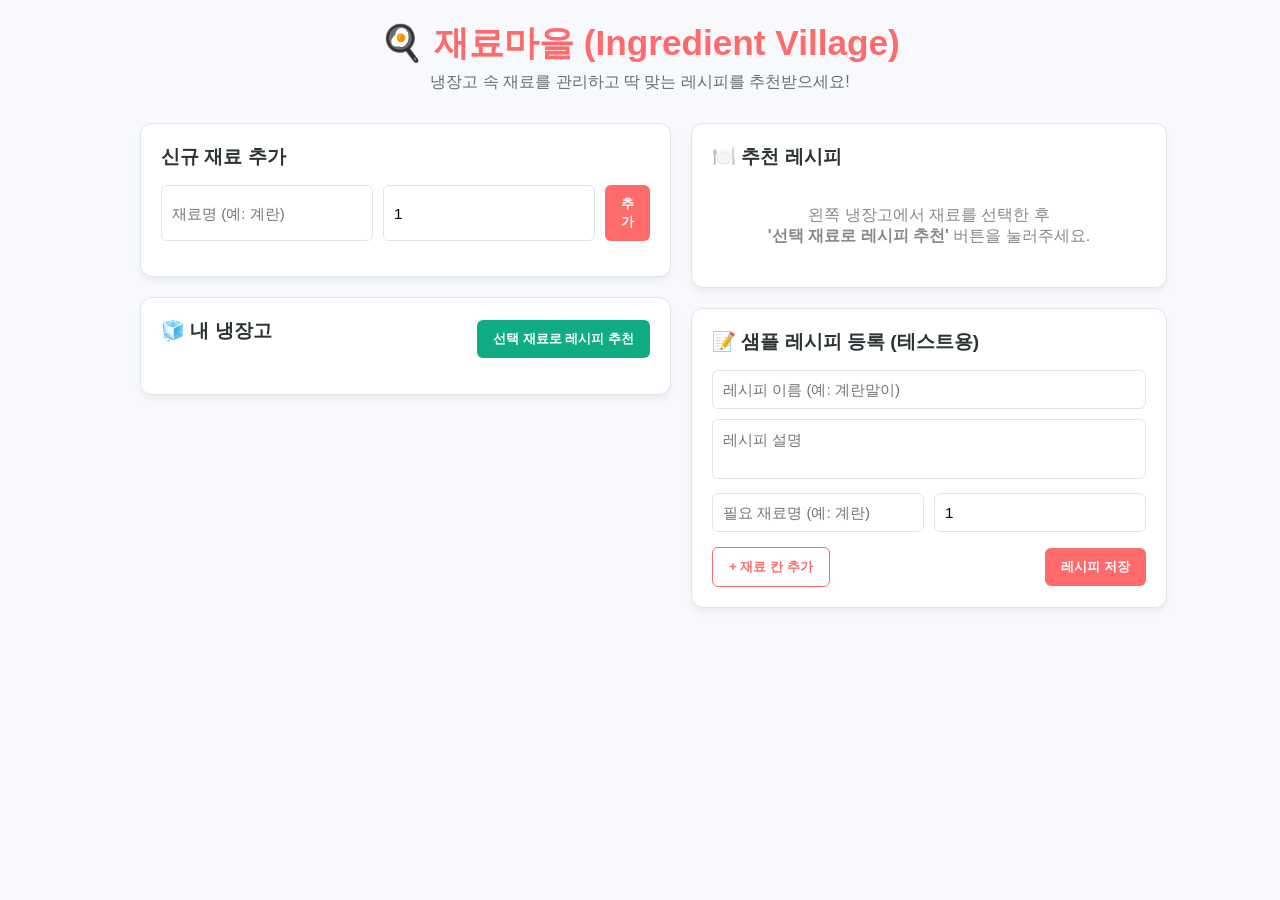
==== src/main/resources/static/index.html @ ab3d2ee4 "2026.08.07 기본 프론트 및 백엔드" ====
<!DOCTYPE html>
<html lang="ko">
<head>
    <meta charset="UTF-8">
    <meta name="viewport" content="width=device-width, initial-scale=1.0">
    <title>재료마을 (Ingredient Village)</title>
    <!-- 외부 CSS 스타일시트 연동 -->
    <link rel="stylesheet" href="style.css">
</head>
<body>

<div class="container">
    <header>
        <h1>🍳 재료마을 (Ingredient Village)</h1>
        <p>냉장고 속 재료를 관리하고 딱 맞는 레시피를 추천받으세요!</p>
    </header>

    <div class="grid">
        <!-- 왼쪽: 냉장고 재료 관리 -->
        <section>
            <div class="card">
                <h2>신규 재료 추가</h2>
                <form id="add-ingredient-form" class="form-group">
                    <input type="text" id="ing-name" placeholder="재료명 (예: 계란)" required>
                    <input type="number" id="ing-qty" placeholder="수량" min="1" value="1" required>
                    <button type="submit">추가</button>
                </form>
            </div>

            <div class="card">
                <div class="flex-between" style="margin-bottom: 15px;">
                    <h2>🧊 내 냉장고</h2>
                    <button class="btn-secondary" onclick="recommendRecipes()">선택 재료로 레시피 추천</button>
                </div>
                <ul id="fridge-list" class="ingredient-list">
                    <!-- 자바스크립트로 동적 생성 -->
                </ul>
            </div>
        </section>

        <!-- 오른쪽: 레시피 추천 및 등록 -->
        <section>
            <div class="card">
                <h2>🍽️ 추천 레시피</h2>
                <div id="recipe-list" class="recipe-list">
                    <p style="color: #888; text-align: center; padding: 20px;">
                        왼쪽 냉장고에서 재료를 선택한 후 <br><b>'선택 재료로 레시피 추천'</b> 버튼을 눌러주세요.
                    </p>
                </div>
            </div>

            <div class="card">
                <h2>📝 샘플 레시피 등록 (테스트용)</h2>
                <form id="add-recipe-form">
                    <div style="margin-bottom: 10px;">
                        <input type="text" id="rec-name" placeholder="레시피 이름 (예: 계란말이)" style="width: 100%;" required>
                    </div>
                    <div style="margin-bottom: 10px;">
                        <textarea id="rec-desc" placeholder="레시피 설명" style="width: 100%; height: 60px; resize: none;" required></textarea>
                    </div>
                    <div id="recipe-ing-inputs">
                        <div class="form-group">
                            <input type="text" placeholder="필요 재료명 (예: 계란)" class="rec-ing-name" required>
                            <input type="number" placeholder="필요 수량" class="rec-ing-qty" min="1" value="1" required>
                        </div>
                    </div>
                    <div class="flex-between">
                        <button type="button" class="btn-outline" onclick="addRecipeIngredientInput()">+ 재료 칸 추가</button>
                        <button type="submit">레시피 저장</button>
                    </div>
                </form>
            </div>
        </section>
    </div>
</div>

<script>
    const API_BASE = '/api/kitchen';

    // 페이지 로드 시 냉장고 목록 조회
    document.addEventListener('DOMContentLoaded', fetchFridgeIngredients);

    // 1. 냉장고 재료 목록 조회 (GET /api/kitchen/ingredients)
    async function fetchFridgeIngredients() {
        try {
            const res = await fetch(`${API_BASE}/ingredients`);
            const data = await res.json();
            const listEl = document.getElementById('fridge-list');
            listEl.innerHTML = '';

            if (data.length === 0) {
                listEl.innerHTML = '<li style="text-align: center; color: #888; padding: 10px;">냉장고가 비어있습니다.</li>';
                return;
            }

            data.forEach(item => {
                const li = document.createElement('li');
                li.className = 'ingredient-item';
                li.innerHTML = `
                    <div class="ingredient-info">
                        <input type="checkbox" value="${item.name}" id="chk-${item.id}">
                        <label for="chk-${item.id}"><strong>${item.name}</strong></label>
                    </div>
                    <span class="badge">수량: ${item.quantity}</span>
                `;
                listEl.appendChild(li);
            });
        } catch (err) {
            console.error('냉장고 조회 실패:', err);
        }
    }

    // 2. 냉장고 재료 추가 (POST /api/kitchen/ingredients)
    document.getElementById('add-ingredient-form').addEventListener('submit', async (e) => {
        e.preventDefault();
        const name = document.getElementById('ing-name').value;
        const quantity = parseInt(document.getElementById('ing-qty').value);

        try {
            const res = await fetch(`${API_BASE}/ingredients`, {
                method: 'POST',
                headers: { 'Content-Type': 'application/json' },
                body: JSON.stringify({ name, quantity })
            });

            if (res.ok) {
                document.getElementById('ing-name').value = '';
                document.getElementById('ing-qty').value = '1';
                fetchFridgeIngredients();
            }
        } catch (err) {
            console.error('재료 추가 실패:', err);
        }
    });

    // 3. 선택한 재료로 레시피 추천 (POST /api/kitchen/recipes/recommend)
    async function recommendRecipes() {
        const checkboxes = document.querySelectorAll('#fridge-list input[type="checkbox"]:checked');
        const selectedIngredients = Array.from(checkboxes).map(cb => cb.value);

        if (selectedIngredients.length === 0) {
            alert('추천을 받고 싶은 재료를 최소 하나 이상 선택해 주세요.');
            return;
        }

        try {
            const res = await fetch(`${API_BASE}/recipes/recommend`, {
                method: 'POST',
                headers: { 'Content-Type': 'application/json' },
                body: JSON.stringify(selectedIngredients)
            });
            const recipes = await res.json();
            const container = document.getElementById('recipe-list');
            container.innerHTML = '';

            if (recipes.length === 0) {
                container.innerHTML = '<p style="color: #888; text-align: center; padding: 20px;">선택한 재료로 만들 수 있는 레시피가 없습니다.</p>';
                return;
            }

            recipes.forEach(recipe => {
                const ingText = recipe.recipeIngredients
                    ? recipe.recipeIngredients.map(ri => `${ri.name} ${ri.requiredQuantity}개`).join(', ')
                    : '';

                const card = document.createElement('div');
                card.className = 'recipe-card';
                card.innerHTML = `
                    <h3>${recipe.name}</h3>
                    <p>${recipe.description}</p>
                    <div class="recipe-ingredients"><strong>필요 재료:</strong> ${ingText}</div>
                    <div class="recipe-actions">
                        <button onclick="useRecipe(${recipe.id})">요리하기 (재료 차감)</button>
                    </div>
                `;
                container.appendChild(card);
            });
        } catch (err) {
            console.error('레시피 추천 실패:', err);
        }
    }

    // 4. 레시피 사용/요리하기 (POST /api/kitchen/recipes/{recipeId}/use)
    async function useRecipe(recipeId) {
        try {
            const res = await fetch(`${API_BASE}/recipes/${recipeId}/use`, {
                method: 'POST'
            });
            const message = await res.text();
            alert(message);

            // 상태 업데이트
            fetchFridgeIngredients();
            document.getElementById('recipe-list').innerHTML = `
                <p style="color: #888; text-align: center; padding: 20px;">
                    요리가 완료되었습니다! <br>재료가 차감되었으니 재료를 다시 선택 후 추천받으세요.
                </p>`;
        } catch (err) {
            console.error('레시피 사용 실패:', err);
        }
    }

    // 5. 샘플 레시피 입력폼 항목 추가 버튼
    function addRecipeIngredientInput() {
        const container = document.getElementById('recipe-ing-inputs');
        const div = document.createElement('div');
        div.className = 'form-group';
        div.innerHTML = `
            <input type="text" placeholder="필요 재료명" class="rec-ing-name" required>
            <input type="number" placeholder="필요 수량" class="rec-ing-qty" min="1" value="1" required>
        `;
        container.appendChild(div);
    }

    // 6. 샘플 레시피 등록 (POST /api/kitchen/recipes)
    document.getElementById('add-recipe-form').addEventListener('submit', async (e) => {
        e.preventDefault();

        const name = document.getElementById('rec-name').value;
        const description = document.getElementById('rec-desc').value;

        const nameInputs = document.querySelectorAll('.rec-ing-name');
        const qtyInputs = document.querySelectorAll('.rec-ing-qty');

        const recipeIngredients = [];
        nameInputs.forEach((input, index) => {
            if (input.value.trim() !== '') {
                recipeIngredients.push({
                    name: input.value,
                    requiredQuantity: parseInt(qtyInputs[index].value)
                });
            }
        });

        const payload = {
            name: name,
            description: description,
            recipeIngredients: recipeIngredients
        };

        try {
            const res = await fetch(`${API_BASE}/recipes`, {
                method: 'POST',
                headers: { 'Content-Type': 'application/json' },
                body: JSON.stringify(payload)
            });

            if (res.ok) {
                alert('레시피가 등록되었습니다.');
                document.getElementById('add-recipe-form').reset();
                document.getElementById('recipe-ing-inputs').innerHTML = `
                    <div class="form-group">
                        <input type="text" placeholder="필요 재료명 (예: 계란)" class="rec-ing-name" required>
                        <input type="number" placeholder="필요 수량" class="rec-ing-qty" min="1" value="1" required>
                    </div>
                `;
            }
        } catch (err) {
            console.error('레시피 등록 실패:', err);
        }
    });
</script>
</body>
</html>
---- src/main/resources/static/style.css ----
@charset "UTF-8";

:root {
    --bg-color: #f7f9fc;
    --card-bg: #ffffff;
    --primary-color: #ff6b6b;
    --primary-hover: #ee5253;
    --secondary-color: #48dbfb;
    --text-color: #2d3436;
    --border-color: #dfe6e9;
}

* {
    box-sizing: border-box;
    margin: 0;
    padding: 0;
    font-family: 'Pretendard', -apple-system, BlinkMacSystemFont, "Segoe UI", Roboto, sans-serif;
}

body {
    background-color: var(--bg-color);
    color: var(--text-color);
    padding: 20px;
}

.container {
    max-width: 1000px;
    margin: 0 auto;
}

header {
    text-align: center;
    margin-bottom: 30px;
}

header h1 {
    color: var(--primary-color);
    font-size: 2.2rem;
    margin-bottom: 5px;
}

header p {
    color: #636e72;
    font-size: 1rem;
}

.grid {
    display: grid;
    grid-template-columns: 1fr 1fr;
    gap: 20px;
}

@media (max-width: 768px) {
    .grid {
        grid-template-columns: 1fr;
    }
}

.card {
    background: var(--card-bg);
    border-radius: 12px;
    padding: 20px;
    box-shadow: 0 4px 6px rgba(0, 0, 0, 0.05);
    border: 1px solid var(--border-color);
    margin-bottom: 20px;
}

.card h2 {
    font-size: 1.2rem;
    margin-bottom: 15px;
    display: flex;
    justify-content: space-between;
    align-items: center;
}

.form-group {
    display: flex;
    gap: 10px;
    margin-bottom: 15px;
}

input[type="text"],
input[type="number"],
textarea {
    padding: 10px;
    border: 1px solid var(--border-color);
    border-radius: 6px;
    outline: none;
    font-size: 0.95rem;
}

input[type="text"]:focus,
input[type="number"]:focus,
textarea:focus {
    border-color: var(--primary-color);
}

.form-group input[type="text"] {
    flex: 2;
}

.form-group input[type="number"] {
    flex: 1;
}

button {
    padding: 10px 16px;
    background-color: var(--primary-color);
    color: white;
    border: none;
    border-radius: 6px;
    cursor: pointer;
    font-weight: bold;
    transition: background 0.2s;
}

button:hover {
    background-color: var(--primary-hover);
}

button.btn-secondary {
    background-color: #10ac84;
}

button.btn-secondary:hover {
    background-color: #0e9aa7;
}

button.btn-outline {
    background-color: transparent;
    color: var(--primary-color);
    border: 1px solid var(--primary-color);
}

button.btn-outline:hover {
    background-color: var(--primary-color);
    color: white;
}

.ingredient-list,
.recipe-list {
    list-style: none;
}

.ingredient-item {
    display: flex;
    align-items: center;
    justify-content: space-between;
    padding: 10px;
    border-bottom: 1px solid var(--border-color);
}

.ingredient-item:last-child {
    border-bottom: none;
}

.ingredient-info {
    display: flex;
    align-items: center;
    gap: 10px;
}

.ingredient-info input[type="checkbox"] {
    width: 18px;
    height: 18px;
    cursor: pointer;
}

.badge {
    background-color: #c8d6e5;
    color: #222f3e;
    padding: 3px 8px;
    border-radius: 12px;
    font-size: 0.8rem;
}

.recipe-card {
    border: 1px solid var(--border-color);
    border-radius: 8px;
    padding: 15px;
    margin-bottom: 12px;
    background-color: #fafafa;
}

.recipe-card h3 {
    font-size: 1.1rem;
    margin-bottom: 6px;
    color: #333;
}

.recipe-card p {
    font-size: 0.9rem;
    color: #666;
    margin-bottom: 10px;
}

.recipe-ingredients {
    font-size: 0.85rem;
    color: #888;
    margin-bottom: 10px;
}

.recipe-actions {
    text-align: right;
}

.flex-between {
    display: flex;
    justify-content: space-between;
    align-items: center;
}
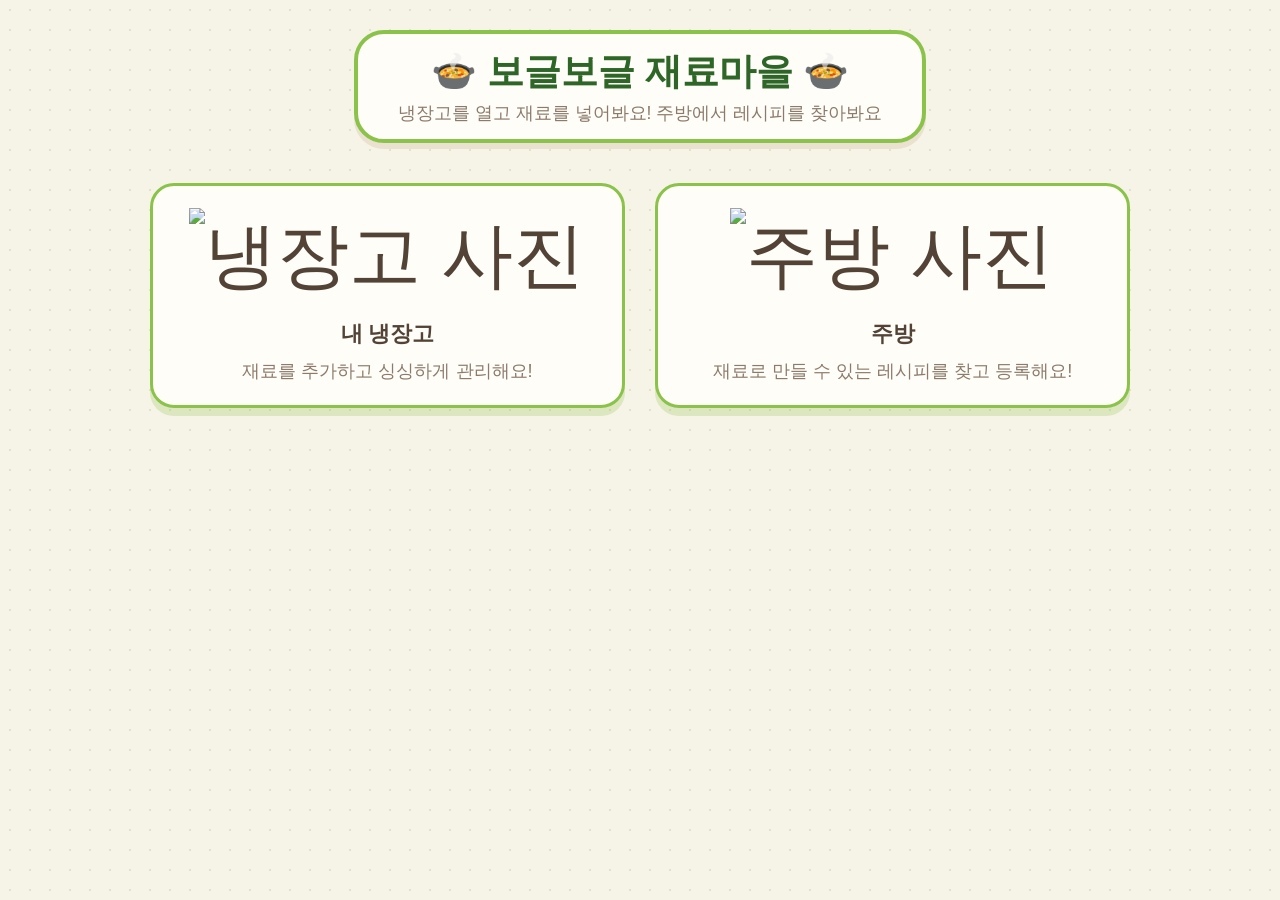
==== commit aac22c39: "레시피 요리를 선택할때, 부족한 재료가 있으면 부족한 재료 이름과 수량을 반환하면서 요리를 할 수 없다고 알림." ====
--- a/src/main/resources/static/index.html
+++ b/src/main/resources/static/index.html
@@ -3,110 +3,195 @@
 <head>
     <meta charset="UTF-8">
     <meta name="viewport" content="width=device-width, initial-scale=1.0">
-    <title>재료마을 (Ingredient Village)</title>
-    <!-- 외부 CSS 스타일시트 연동 -->
+    <title>보글보글 재료마을</title>
+    <!-- 구글 폰트 적용 -->
     <link rel="stylesheet" href="style.css">
 </head>
 <body>
 
 <div class="container">
-    <header>
-        <h1>🍳 재료마을 (Ingredient Village)</h1>
-        <p>냉장고 속 재료를 관리하고 딱 맞는 레시피를 추천받으세요!</p>
-    </header>
-
-    <div class="grid">
-        <!-- 왼쪽: 냉장고 재료 관리 -->
-        <section>
-            <div class="card">
-                <h2>신규 재료 추가</h2>
-                <form id="add-ingredient-form" class="form-group">
-                    <input type="text" id="ing-name" placeholder="재료명 (예: 계란)" required>
-                    <input type="number" id="ing-qty" placeholder="수량" min="1" value="1" required>
-                    <button type="submit">추가</button>
-                </form>
+    <!-- GNB 상단 바 (홈 화면이 아닐 때 표시) -->
+    <nav id="top-nav" class="top-nav hidden">
+        <button class="btn-outline" onclick="showPage('home')">← 마을로 돌아가기</button>
+        <span id="nav-title" class="nav-title"></span>
+    </nav>
+
+    <!-- ================= 1. 홈 화면 (마을) ================= -->
+    <main id="page-home" class="page-view">
+        <header class="ac-header">
+            <div class="ac-title-box">
+                <h1>🍲 보글보글 재료마을 🍲 </h1>
+                <p>냉장고를 열고 재료를 넣어봐요! 주방에서 레시피를 찾아봐요</p>
             </div>
-
-            <div class="card">
-                <div class="flex-between" style="margin-bottom: 15px;">
-                    <h2>🧊 내 냉장고</h2>
-                    <button class="btn-secondary" onclick="recommendRecipes()">선택 재료로 레시피 추천</button>
+        </header>
+
+        <div class="home-menu-grid">
+            <!-- 냉장고 카드 -->
+            <div class="ac-card home-card" onclick="showPage('fridge')">
+                <div class="home-card-icon"><img src="img/냉장고.png" alt="냉장고 사진 "></div>
+                <h2>내 냉장고</h2>
+                <p>재료를 추가하고 싱싱하게 관리해요!</p>
+            </div>
+
+            <!-- 주방 카드 -->
+            <div class="ac-card home-card" onclick="showPage('kitchen')">
+                <div class="home-card-icon"><img src="img/주방.png" alt="주방 사진 "></div>
+                <h2>주방</h2>
+                <p>재료로 만들 수 있는 레시피를 찾고 등록해요!</p>
+            </div>
+        </div>
+    </main>
+
+    <!-- ================= 2. 냉장고 화면 ================= -->
+    <main id="page-fridge" class="page-view hidden">
+        <div class="grid">
+            <section>
+                <div class="card ac-card">
+                    <h2>🌱 신규 재료 추가</h2>
+                    <form id="add-ingredient-form" class="form-group">
+                        <input type="text" id="ing-name" placeholder="재료명 (예: 계란)" required>
+                        <input type="number" id="ing-qty" placeholder="수량" min="1" value="1" required>
+                        <button type="submit" class="btn-primary">추가</button>
+                    </form>
                 </div>
-                <ul id="fridge-list" class="ingredient-list">
-                    <!-- 자바스크립트로 동적 생성 -->
-                </ul>
-            </div>
-        </section>
-
-        <!-- 오른쪽: 레시피 추천 및 등록 -->
-        <section>
-            <div class="card">
-                <h2>🍽️ 추천 레시피</h2>
-                <div id="recipe-list" class="recipe-list">
-                    <p style="color: #888; text-align: center; padding: 20px;">
-                        왼쪽 냉장고에서 재료를 선택한 후 <br><b>'선택 재료로 레시피 추천'</b> 버튼을 눌러주세요.
-                    </p>
+            </section>
+
+            <section>
+                <div class="card ac-card">
+                    <div class="card-header-box">
+                        <h2>🧊 보관 중인 재료</h2>
+                    </div>
+                    <ul id="fridge-list" class="ingredient-list">
+                        <!-- 자바스크립트로 동적 생성 -->
+                    </ul>
                 </div>
-            </div>
-
-            <div class="card">
-                <h2>📝 샘플 레시피 등록 (테스트용)</h2>
-                <form id="add-recipe-form">
-                    <div style="margin-bottom: 10px;">
-                        <input type="text" id="rec-name" placeholder="레시피 이름 (예: 계란말이)" style="width: 100%;" required>
-                    </div>
-                    <div style="margin-bottom: 10px;">
-                        <textarea id="rec-desc" placeholder="레시피 설명" style="width: 100%; height: 60px; resize: none;" required></textarea>
-                    </div>
-                    <div id="recipe-ing-inputs">
-                        <div class="form-group">
-                            <input type="text" placeholder="필요 재료명 (예: 계란)" class="rec-ing-name" required>
-                            <input type="number" placeholder="필요 수량" class="rec-ing-qty" min="1" value="1" required>
+            </section>
+        </div>
+    </main>
+
+    <!-- ================= 3. 주방 화면 ================= -->
+    <main id="page-kitchen" class="page-view hidden">
+        <div class="grid">
+            <!-- 레시피 추천/검색 -->
+            <section>
+                <div class="card ac-card">
+                    <div class="flex-between card-header-box">
+                        <h2>🍳 레시피 추천 및 검색</h2>
+                        <button class="btn-secondary" onclick="recommendRecipes()">선택 재료로 추천받기</button>
+                    </div>
+                    <p class="guide-txt">아래 냉장고 재료 중 요리에 사용할 재료를 선택해 주세요!</p>
+
+                    <ul id="kitchen-fridge-list" class="ingredient-list" style="margin-bottom: 20px;">
+                        <!-- 주방용 재료 선택 체크박스 목록 -->
+                    </ul>
+
+                    <div id="recipe-list" class="recipe-list">
+                        <p class="empty-msg">
+                            위 목록에서 재료를 선택한 후 <br><b>'선택 재료로 추천받기'</b> 버튼을 눌러주세요. 🌿
+                        </p>
+                    </div>
+                </div>
+            </section>
+
+            <!-- 레시피 등록 -->
+            <section>
+                <div class="card ac-card">
+                    <h2>📝 레시피 등록 (테스트용)</h2>
+                    <form id="add-recipe-form">
+                        <div style="margin-bottom: 12px;">
+                            <input type="text" id="rec-name" placeholder="레시피 이름 (예: 계란말이)" style="width: 100%;" required>
                         </div>
-                    </div>
-                    <div class="flex-between">
-                        <button type="button" class="btn-outline" onclick="addRecipeIngredientInput()">+ 재료 칸 추가</button>
-                        <button type="submit">레시피 저장</button>
-                    </div>
-                </form>
-            </div>
-        </section>
-    </div>
+                        <div style="margin-bottom: 12px;">
+                            <textarea id="rec-desc" placeholder="레시피 설명" style="width: 100%; height: 70px; resize: none;" required></textarea>
+                        </div>
+                        <div id="recipe-ing-inputs">
+                            <div class="form-group">
+                                <input type="text" placeholder="필요 재료명 (예: 계란)" class="rec-ing-name" required>
+                                <input type="number" placeholder="필요 수량" class="rec-ing-qty" min="1" value="1" required>
+                            </div>
+                        </div>
+                        <div class="flex-between" style="margin-top: 10px;">
+                            <button type="button" class="btn-outline" onclick="addRecipeIngredientInput()">+ 재료 칸 추가</button>
+                            <button type="submit" class="btn-primary">레시피 저장</button>
+                        </div>
+                    </form>
+                </div>
+            </section>
+        </div>
+    </main>
 </div>
 
 <script>
     const API_BASE = '/api/kitchen';
 
-    // 페이지 로드 시 냉장고 목록 조회
-    document.addEventListener('DOMContentLoaded', fetchFridgeIngredients);
+    // 페이지 전환 로직
+    function showPage(pageName) {
+        document.querySelectorAll('.page-view').forEach(el => el.classList.add('hidden'));
+        const topNav = document.getElementById('top-nav');
+        const navTitle = document.getElementById('nav-title');
+
+        if (pageName === 'home') {
+            document.getElementById('page-home').classList.remove('hidden');
+            topNav.classList.add('hidden');
+        } else if (pageName === 'fridge') {
+            document.getElementById('page-fridge').classList.remove('hidden');
+            topNav.classList.remove('hidden');
+            navTitle.innerText = '🧊 내 냉장고';
+            fetchFridgeIngredients();
+        } else if (pageName === 'kitchen') {
+            document.getElementById('page-kitchen').classList.remove('hidden');
+            topNav.classList.remove('hidden');
+            navTitle.innerText = '🍳 주방';
+            fetchFridgeIngredients();
+        }
+    }
 
     // 1. 냉장고 재료 목록 조회 (GET /api/kitchen/ingredients)
     async function fetchFridgeIngredients() {
         try {
             const res = await fetch(`${API_BASE}/ingredients`);
             const data = await res.json();
-            const listEl = document.getElementById('fridge-list');
-            listEl.innerHTML = '';
+
+            // 냉장고 페이지 목록 갱신
+            const fridgeList = document.getElementById('fridge-list');
+            // 주방 페이지 체크박스 목록 갱신
+            const kitchenFridgeList = document.getElementById('kitchen-fridge-list');
+
+            fridgeList.innerHTML = '';
+            kitchenFridgeList.innerHTML = '';
 
             if (data.length === 0) {
-                listEl.innerHTML = '<li style="text-align: center; color: #888; padding: 10px;">냉장고가 비어있습니다.</li>';
+                const emptyMsg = '<li class="empty-msg">냉장고가 비어있습니다.</li>';
+                fridgeList.innerHTML = emptyMsg;
+                kitchenFridgeList.innerHTML = emptyMsg;
                 return;
             }
 
             data.forEach(item => {
-                const li = document.createElement('li');
-                li.className = 'ingredient-item';
-                li.innerHTML = `
+                // 냉장고 단순 수량 조회용
+                const liFridge = document.createElement('li');
+                liFridge.className = 'ingredient-item';
+                liFridge.innerHTML = `
+                    <div class="ingredient-info">
+                        <strong>🥚 ${item.name}</strong>
+                    </div>
+                    <span class="badge">수량: ${item.quantity}개</span>
+                `;
+                fridgeList.appendChild(liFridge);
+
+                // 주방 선택용 체크박스
+                const liKitchen = document.createElement('li');
+                liKitchen.className = 'ingredient-item';
+                liKitchen.innerHTML = `
                     <div class="ingredient-info">
                         <input type="checkbox" value="${item.name}" id="chk-${item.id}">
-                        <label for="chk-${item.id}"><strong>${item.name}</strong></label>
-                    </div>
-                    <span class="badge">수량: ${item.quantity}</span>
+                        <label for="chk-${item.id}"><strong>🥚 ${item.name}</strong> (보유: ${item.quantity}개)</label>
+                    </div>
                 `;
-                listEl.appendChild(li);
-            });
-        } catch (err) {
-            console.error('냉장고 조회 실패:', err);
+                kitchenFridgeList.appendChild(liKitchen);
+            });
+        } catch (err) {
+            console.error('재료 조회 실패:', err);
         }
     }
 
@@ -124,6 +209,7 @@
             });
 
             if (res.ok) {
+                alert('재료가 냉장고에 추가되었습니다!');
                 document.getElementById('ing-name').value = '';
                 document.getElementById('ing-qty').value = '1';
                 fetchFridgeIngredients();
@@ -135,7 +221,7 @@
 
     // 3. 선택한 재료로 레시피 추천 (POST /api/kitchen/recipes/recommend)
     async function recommendRecipes() {
-        const checkboxes = document.querySelectorAll('#fridge-list input[type="checkbox"]:checked');
+        const checkboxes = document.querySelectorAll('#kitchen-fridge-list input[type="checkbox"]:checked');
         const selectedIngredients = Array.from(checkboxes).map(cb => cb.value);
 
         if (selectedIngredients.length === 0) {
@@ -154,23 +240,23 @@
             container.innerHTML = '';
 
             if (recipes.length === 0) {
-                container.innerHTML = '<p style="color: #888; text-align: center; padding: 20px;">선택한 재료로 만들 수 있는 레시피가 없습니다.</p>';
+                container.innerHTML = '<p class="empty-msg">선택한 재료로 만들 수 있는 레시피가 없습니다.</p>';
                 return;
             }
 
             recipes.forEach(recipe => {
                 const ingText = recipe.recipeIngredients
-                    ? recipe.recipeIngredients.map(ri => `${ri.name} ${ri.requiredQuantity}개`).join(', ')
+                    ? recipe.recipeIngredients.map(ri => `✓ ${ri.name} ${ri.requiredQuantity}개`).join('  ')
                     : '';
 
                 const card = document.createElement('div');
                 card.className = 'recipe-card';
                 card.innerHTML = `
-                    <h3>${recipe.name}</h3>
+                    <h3>🍱 ${recipe.name}</h3>
                     <p>${recipe.description}</p>
-                    <div class="recipe-ingredients"><strong>필요 재료:</strong> ${ingText}</div>
+                    <div class="recipe-ingredients">${ingText}</div>
                     <div class="recipe-actions">
-                        <button onclick="useRecipe(${recipe.id})">요리하기 (재료 차감)</button>
+                        <button class="btn-primary" onclick="useRecipe(${recipe.id})">요리하기 (재료 차감)</button>
                     </div>
                 `;
                 container.appendChild(card);
@@ -189,18 +275,17 @@
             const message = await res.text();
             alert(message);
 
-            // 상태 업데이트
             fetchFridgeIngredients();
             document.getElementById('recipe-list').innerHTML = `
-                <p style="color: #888; text-align: center; padding: 20px;">
-                    요리가 완료되었습니다! <br>재료가 차감되었으니 재료를 다시 선택 후 추천받으세요.
+                <p class="empty-msg">
+                    요리가 완료되었습니다! 🍳<br>재료가 차감되었으니 재료를 다시 선택 후 추천받으세요.
                 </p>`;
         } catch (err) {
             console.error('레시피 사용 실패:', err);
         }
     }
 
-    // 5. 샘플 레시피 입력폼 항목 추가 버튼
+    // 5. 레시피 입력폼 항목 추가 버튼
     function addRecipeIngredientInput() {
         const container = document.getElementById('recipe-ing-inputs');
         const div = document.createElement('div');
@@ -246,7 +331,7 @@
             });
 
             if (res.ok) {
-                alert('레시피가 등록되었습니다.');
+                alert('레시피가 성공적으로 등록되었습니다!');
                 document.getElementById('add-recipe-form').reset();
                 document.getElementById('recipe-ing-inputs').innerHTML = `
                     <div class="form-group">
--- a/src/main/resources/static/style.css
+++ b/src/main/resources/static/style.css
@@ -1,140 +1,238 @@
 @charset "UTF-8";
 
 :root {
-    --bg-color: #f7f9fc;
-    --card-bg: #ffffff;
-    --primary-color: #ff6b6b;
-    --primary-hover: #ee5253;
-    --secondary-color: #48dbfb;
-    --text-color: #2d3436;
-    --border-color: #dfe6e9;
+    --bg-color: #f6f3e7;
+    --card-bg: #fffdf7;
+    --border-green: #8bc34a;
+    --border-brown: #a67c52;
+    --primary-green: #57a846;
+    --primary-hover: #488f39;
+    --text-color: #524336;
+    --sub-text: #8c7b6c;
+    --shadow-color: rgba(166, 124, 82, 0.15);
 }
 
 * {
     box-sizing: border-box;
     margin: 0;
     padding: 0;
-    font-family: 'Pretendard', -apple-system, BlinkMacSystemFont, "Segoe UI", Roboto, sans-serif;
+    font-family: 'Single Day', 'Nanum Gothic Coding', sans-serif, cursive;
 }
 
 body {
     background-color: var(--bg-color);
+    background-image: radial-gradient(#e5dfcd 10%, transparent 11%);
+    background-size: 20px 20px;
     color: var(--text-color);
-    padding: 20px;
+    padding: 30px 20px;
 }
 
 .container {
-    max-width: 1000px;
+    max-width: 980px;
     margin: 0 auto;
 }
 
-header {
+/* 화면 전환 숨김용 클래스 */
+.hidden {
+    display: none !important;
+}
+
+/* 상단 이동 바 */
+.top-nav {
+    display: flex;
+    align-items: center;
+    justify-content: space-between;
+    margin-bottom: 25px;
+    background: var(--card-bg);
+    padding: 12px 20px;
+    border-radius: 20px;
+    border: 3px solid var(--border-green);
+    box-shadow: 0 4px 0 var(--shadow-color);
+}
+
+.nav-title {
+    font-size: 1.4rem;
+    font-weight: bold;
+    color: var(--text-color);
+}
+
+/* 헤더 타이틀 */
+header.ac-header {
     text-align: center;
-    margin-bottom: 30px;
+    margin-bottom: 40px;
+}
+
+.ac-title-box {
+    display: inline-block;
+    background: var(--card-bg);
+    padding: 14px 40px;
+    border-radius: 30px;
+    border: 4px solid var(--border-green);
+    box-shadow: 0 6px 0 var(--shadow-color);
 }
 
 header h1 {
-    color: var(--primary-color);
-    font-size: 2.2rem;
-    margin-bottom: 5px;
+    color: #2e6628;
+    font-size: 2.3rem;
+    margin-bottom: 4px;
 }
 
 header p {
-    color: #636e72;
-    font-size: 1rem;
-}
-
+    color: var(--sub-text);
+    font-size: 1.1rem;
+}
+
+/* 홈 화면 메인 선택 카드 */
+.home-menu-grid {
+    display: grid;
+    grid-template-columns: 1fr 1fr;
+    gap: 30px;
+    margin-top: 20px;
+}
+
+.home-card {
+    text-align: center;
+    padding: 40px 20px;
+    cursor: pointer;
+    transition: all 0.2s ease-in-out;
+}
+
+.home-card:hover {
+    transform: translateY(-8px);
+    box-shadow: 0 12px 0 rgba(139, 195, 74, 0.35);
+}
+
+.home-card-icon {
+    font-size: 4.5rem;
+    margin-bottom: 15px;
+}
+
+.home-card h2 {
+    font-size: 1.8rem;
+    margin-bottom: 10px;
+    color: #382c22;
+}
+
+.home-card p {
+    font-size: 1.15rem;
+    color: var(--sub-text);
+}
+
+/* 서브 레이아웃 카드 */
 .grid {
     display: grid;
     grid-template-columns: 1fr 1fr;
-    gap: 20px;
+    gap: 24px;
 }
 
 @media (max-width: 768px) {
-    .grid {
+    .grid, .home-menu-grid {
         grid-template-columns: 1fr;
     }
 }
 
-.card {
+.ac-card {
     background: var(--card-bg);
-    border-radius: 12px;
-    padding: 20px;
-    box-shadow: 0 4px 6px rgba(0, 0, 0, 0.05);
-    border: 1px solid var(--border-color);
-    margin-bottom: 20px;
-}
-
-.card h2 {
-    font-size: 1.2rem;
-    margin-bottom: 15px;
-    display: flex;
-    justify-content: space-between;
-    align-items: center;
+    border-radius: 24px;
+    padding: 22px;
+    border: 3.5px solid var(--border-green);
+    box-shadow: 0 8px 0 rgba(139, 195, 74, 0.25);
+    margin-bottom: 24px;
+}
+
+.ac-card h2 {
+    font-size: 1.35rem;
+    color: var(--text-color);
+}
+
+.card-header-box {
+    border-bottom: 2px dashed #dcd5c0;
+    padding-bottom: 10px;
+    margin-bottom: 12px;
+}
+
+.guide-txt {
+    font-size: 0.95rem;
+    color: var(--sub-text);
+    margin-bottom: 10px;
 }
 
 .form-group {
     display: flex;
     gap: 10px;
-    margin-bottom: 15px;
+    margin-bottom: 12px;
 }
 
 input[type="text"],
 input[type="number"],
 textarea {
-    padding: 10px;
-    border: 1px solid var(--border-color);
-    border-radius: 6px;
+    padding: 10px 14px;
+    background-color: #fbf9f1;
+    border: 2.5px solid #d3c9b3;
+    border-radius: 16px;
     outline: none;
-    font-size: 0.95rem;
+    font-size: 1rem;
+    color: var(--text-color);
 }
 
 input[type="text"]:focus,
 input[type="number"]:focus,
 textarea:focus {
-    border-color: var(--primary-color);
-}
-
-.form-group input[type="text"] {
-    flex: 2;
-}
-
-.form-group input[type="number"] {
-    flex: 1;
-}
-
+    border-color: var(--border-green);
+    background-color: #ffffff;
+}
+
+.form-group input[type="text"] { flex: 2; }
+.form-group input[type="number"] { flex: 1; }
+
+/* 버튼 디자인 */
 button {
-    padding: 10px 16px;
-    background-color: var(--primary-color);
-    color: white;
+    font-size: 1rem;
+    padding: 8px 16px;
+    border-radius: 20px;
     border: none;
-    border-radius: 6px;
     cursor: pointer;
     font-weight: bold;
-    transition: background 0.2s;
-}
-
-button:hover {
+    transition: all 0.15s ease-in-out;
+}
+
+button.btn-primary {
+    background-color: var(--primary-green);
+    color: white;
+    border: 2px solid #3c7d30;
+    box-shadow: 0 4px 0 #3c7d30;
+}
+
+button.btn-primary:hover {
     background-color: var(--primary-hover);
+    transform: translateY(2px);
+    box-shadow: 0 2px 0 #3c7d30;
 }
 
 button.btn-secondary {
-    background-color: #10ac84;
+    background-color: #64b5f6;
+    color: white;
+    border: 2px solid #3f84be;
+    box-shadow: 0 4px 0 #3f84be;
 }
 
 button.btn-secondary:hover {
-    background-color: #0e9aa7;
+    background-color: #42a5f5;
+    transform: translateY(2px);
+    box-shadow: 0 2px 0 #3f84be;
 }
 
 button.btn-outline {
-    background-color: transparent;
-    color: var(--primary-color);
-    border: 1px solid var(--primary-color);
+    background-color: #fff9e6;
+    color: var(--border-brown);
+    border: 2px solid var(--border-brown);
+    box-shadow: 0 4px 0 var(--border-brown);
 }
 
 button.btn-outline:hover {
-    background-color: var(--primary-color);
-    color: white;
+    background-color: #f7ebc6;
+    transform: translateY(2px);
+    box-shadow: 0 2px 0 var(--border-brown);
 }
 
 .ingredient-list,
@@ -146,58 +244,65 @@
     display: flex;
     align-items: center;
     justify-content: space-between;
-    padding: 10px;
-    border-bottom: 1px solid var(--border-color);
-}
-
-.ingredient-item:last-child {
-    border-bottom: none;
+    padding: 12px 14px;
+    background-color: #f9f6ed;
+    border: 2px solid #e2dabf;
+    border-radius: 18px;
+    margin-bottom: 10px;
 }
 
 .ingredient-info {
     display: flex;
     align-items: center;
     gap: 10px;
+    font-size: 1.1rem;
 }
 
 .ingredient-info input[type="checkbox"] {
-    width: 18px;
-    height: 18px;
+    width: 20px;
+    height: 20px;
+    accent-color: var(--primary-green);
     cursor: pointer;
 }
 
 .badge {
-    background-color: #c8d6e5;
-    color: #222f3e;
-    padding: 3px 8px;
+    background-color: #8bc34a;
+    color: white;
+    padding: 4px 12px;
+    border-radius: 14px;
+    font-size: 0.9rem;
+    font-weight: bold;
+}
+
+.recipe-card {
+    border: 3px solid #e0be8b;
+    border-radius: 20px;
+    padding: 16px;
+    margin-bottom: 14px;
+    background-color: #fffcf5;
+    box-shadow: 0 4px 0 rgba(166, 124, 82, 0.15);
+}
+
+.recipe-card h3 {
+    font-size: 1.25rem;
+    margin-bottom: 6px;
+    color: #634731;
+}
+
+.recipe-card p {
+    font-size: 0.98rem;
+    color: var(--sub-text);
+    margin-bottom: 10px;
+}
+
+.recipe-ingredients {
+    font-size: 0.95rem;
+    color: #689f38;
+    background: #f1f8e9;
+    padding: 8px 12px;
     border-radius: 12px;
-    font-size: 0.8rem;
-}
-
-.recipe-card {
-    border: 1px solid var(--border-color);
-    border-radius: 8px;
-    padding: 15px;
     margin-bottom: 12px;
-    background-color: #fafafa;
-}
-
-.recipe-card h3 {
-    font-size: 1.1rem;
-    margin-bottom: 6px;
-    color: #333;
-}
-
-.recipe-card p {
-    font-size: 0.9rem;
-    color: #666;
-    margin-bottom: 10px;
-}
-
-.recipe-ingredients {
-    font-size: 0.85rem;
-    color: #888;
-    margin-bottom: 10px;
+    border: 1px dashed #aed581;
 }
 
 .recipe-actions {
@@ -208,4 +313,12 @@
     display: flex;
     justify-content: space-between;
     align-items: center;
+}
+
+.empty-msg {
+    color: var(--sub-text);
+    text-align: center;
+    padding: 20px;
+    font-size: 1.05rem;
+    line-height: 1.5;
 }
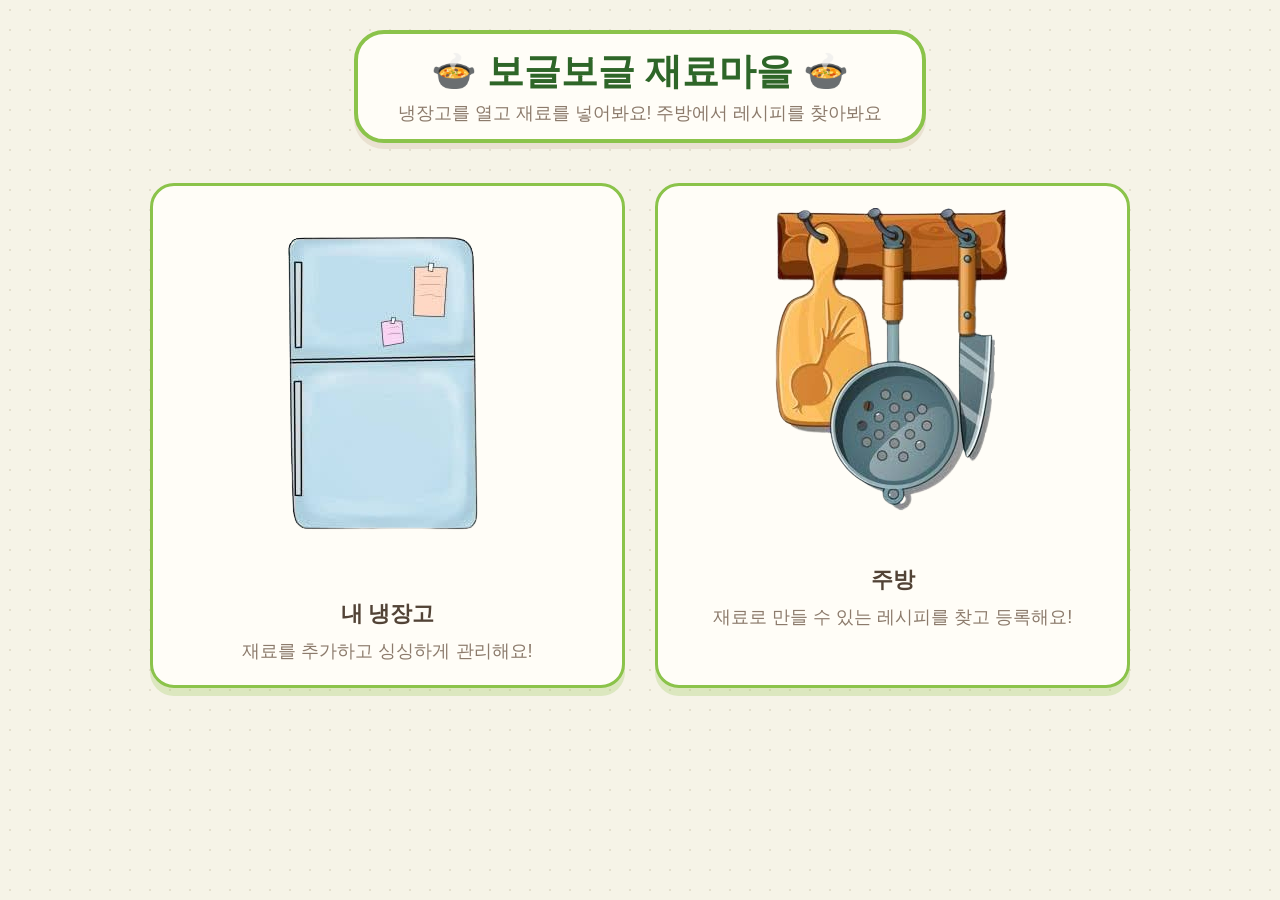
==== commit 2d16636e: "각 화면을 분리 (프론트엔드)" ====
--- a/src/main/resources/static/index.html
+++ b/src/main/resources/static/index.html
@@ -3,347 +3,37 @@
 <head>
     <meta charset="UTF-8">
     <meta name="viewport" content="width=device-width, initial-scale=1.0">
-    <title>보글보글 재료마을</title>
-    <!-- 구글 폰트 적용 -->
+    <title>보글보글 재료마을 - 홈</title>
     <link rel="stylesheet" href="style.css">
 </head>
 <body>
 
 <div class="container">
-    <!-- GNB 상단 바 (홈 화면이 아닐 때 표시) -->
-    <nav id="top-nav" class="top-nav hidden">
-        <button class="btn-outline" onclick="showPage('home')">← 마을로 돌아가기</button>
-        <span id="nav-title" class="nav-title"></span>
-    </nav>
-
-    <!-- ================= 1. 홈 화면 (마을) ================= -->
     <main id="page-home" class="page-view">
         <header class="ac-header">
             <div class="ac-title-box">
-                <h1>🍲 보글보글 재료마을 🍲 </h1>
+                <h1>🍲 보글보글 재료마을 🍲</h1>
                 <p>냉장고를 열고 재료를 넣어봐요! 주방에서 레시피를 찾아봐요</p>
             </div>
         </header>
 
         <div class="home-menu-grid">
-            <!-- 냉장고 카드 -->
-            <div class="ac-card home-card" onclick="showPage('fridge')">
-                <div class="home-card-icon"><img src="img/냉장고.png" alt="냉장고 사진 "></div>
+            <!-- 냉장고 카드 클릭 시 refrigerator.html 로 이동 -->
+            <div class="ac-card home-card" onclick="location.href='refrigerator.html'">
+                <div class="home-card-icon"><img src="img/냉장고.png" alt="냉장고 사진"></div>
                 <h2>내 냉장고</h2>
                 <p>재료를 추가하고 싱싱하게 관리해요!</p>
             </div>
 
-            <!-- 주방 카드 -->
-            <div class="ac-card home-card" onclick="showPage('kitchen')">
-                <div class="home-card-icon"><img src="img/주방.png" alt="주방 사진 "></div>
+            <!-- 주방 카드 클릭 시 kitchen.html 로 이동 -->
+            <div class="ac-card home-card" onclick="location.href='kitchen.html'">
+                <div class="home-card-icon"><img src="img/주방.png" alt="주방 사진"></div>
                 <h2>주방</h2>
                 <p>재료로 만들 수 있는 레시피를 찾고 등록해요!</p>
             </div>
         </div>
     </main>
-
-    <!-- ================= 2. 냉장고 화면 ================= -->
-    <main id="page-fridge" class="page-view hidden">
-        <div class="grid">
-            <section>
-                <div class="card ac-card">
-                    <h2>🌱 신규 재료 추가</h2>
-                    <form id="add-ingredient-form" class="form-group">
-                        <input type="text" id="ing-name" placeholder="재료명 (예: 계란)" required>
-                        <input type="number" id="ing-qty" placeholder="수량" min="1" value="1" required>
-                        <button type="submit" class="btn-primary">추가</button>
-                    </form>
-                </div>
-            </section>
-
-            <section>
-                <div class="card ac-card">
-                    <div class="card-header-box">
-                        <h2>🧊 보관 중인 재료</h2>
-                    </div>
-                    <ul id="fridge-list" class="ingredient-list">
-                        <!-- 자바스크립트로 동적 생성 -->
-                    </ul>
-                </div>
-            </section>
-        </div>
-    </main>
-
-    <!-- ================= 3. 주방 화면 ================= -->
-    <main id="page-kitchen" class="page-view hidden">
-        <div class="grid">
-            <!-- 레시피 추천/검색 -->
-            <section>
-                <div class="card ac-card">
-                    <div class="flex-between card-header-box">
-                        <h2>🍳 레시피 추천 및 검색</h2>
-                        <button class="btn-secondary" onclick="recommendRecipes()">선택 재료로 추천받기</button>
-                    </div>
-                    <p class="guide-txt">아래 냉장고 재료 중 요리에 사용할 재료를 선택해 주세요!</p>
-
-                    <ul id="kitchen-fridge-list" class="ingredient-list" style="margin-bottom: 20px;">
-                        <!-- 주방용 재료 선택 체크박스 목록 -->
-                    </ul>
-
-                    <div id="recipe-list" class="recipe-list">
-                        <p class="empty-msg">
-                            위 목록에서 재료를 선택한 후 <br><b>'선택 재료로 추천받기'</b> 버튼을 눌러주세요. 🌿
-                        </p>
-                    </div>
-                </div>
-            </section>
-
-            <!-- 레시피 등록 -->
-            <section>
-                <div class="card ac-card">
-                    <h2>📝 레시피 등록 (테스트용)</h2>
-                    <form id="add-recipe-form">
-                        <div style="margin-bottom: 12px;">
-                            <input type="text" id="rec-name" placeholder="레시피 이름 (예: 계란말이)" style="width: 100%;" required>
-                        </div>
-                        <div style="margin-bottom: 12px;">
-                            <textarea id="rec-desc" placeholder="레시피 설명" style="width: 100%; height: 70px; resize: none;" required></textarea>
-                        </div>
-                        <div id="recipe-ing-inputs">
-                            <div class="form-group">
-                                <input type="text" placeholder="필요 재료명 (예: 계란)" class="rec-ing-name" required>
-                                <input type="number" placeholder="필요 수량" class="rec-ing-qty" min="1" value="1" required>
-                            </div>
-                        </div>
-                        <div class="flex-between" style="margin-top: 10px;">
-                            <button type="button" class="btn-outline" onclick="addRecipeIngredientInput()">+ 재료 칸 추가</button>
-                            <button type="submit" class="btn-primary">레시피 저장</button>
-                        </div>
-                    </form>
-                </div>
-            </section>
-        </div>
-    </main>
 </div>
 
-<script>
-    const API_BASE = '/api/kitchen';
-
-    // 페이지 전환 로직
-    function showPage(pageName) {
-        document.querySelectorAll('.page-view').forEach(el => el.classList.add('hidden'));
-        const topNav = document.getElementById('top-nav');
-        const navTitle = document.getElementById('nav-title');
-
-        if (pageName === 'home') {
-            document.getElementById('page-home').classList.remove('hidden');
-            topNav.classList.add('hidden');
-        } else if (pageName === 'fridge') {
-            document.getElementById('page-fridge').classList.remove('hidden');
-            topNav.classList.remove('hidden');
-            navTitle.innerText = '🧊 내 냉장고';
-            fetchFridgeIngredients();
-        } else if (pageName === 'kitchen') {
-            document.getElementById('page-kitchen').classList.remove('hidden');
-            topNav.classList.remove('hidden');
-            navTitle.innerText = '🍳 주방';
-            fetchFridgeIngredients();
-        }
-    }
-
-    // 1. 냉장고 재료 목록 조회 (GET /api/kitchen/ingredients)
-    async function fetchFridgeIngredients() {
-        try {
-            const res = await fetch(`${API_BASE}/ingredients`);
-            const data = await res.json();
-
-            // 냉장고 페이지 목록 갱신
-            const fridgeList = document.getElementById('fridge-list');
-            // 주방 페이지 체크박스 목록 갱신
-            const kitchenFridgeList = document.getElementById('kitchen-fridge-list');
-
-            fridgeList.innerHTML = '';
-            kitchenFridgeList.innerHTML = '';
-
-            if (data.length === 0) {
-                const emptyMsg = '<li class="empty-msg">냉장고가 비어있습니다.</li>';
-                fridgeList.innerHTML = emptyMsg;
-                kitchenFridgeList.innerHTML = emptyMsg;
-                return;
-            }
-
-            data.forEach(item => {
-                // 냉장고 단순 수량 조회용
-                const liFridge = document.createElement('li');
-                liFridge.className = 'ingredient-item';
-                liFridge.innerHTML = `
-                    <div class="ingredient-info">
-                        <strong>🥚 ${item.name}</strong>
-                    </div>
-                    <span class="badge">수량: ${item.quantity}개</span>
-                `;
-                fridgeList.appendChild(liFridge);
-
-                // 주방 선택용 체크박스
-                const liKitchen = document.createElement('li');
-                liKitchen.className = 'ingredient-item';
-                liKitchen.innerHTML = `
-                    <div class="ingredient-info">
-                        <input type="checkbox" value="${item.name}" id="chk-${item.id}">
-                        <label for="chk-${item.id}"><strong>🥚 ${item.name}</strong> (보유: ${item.quantity}개)</label>
-                    </div>
-                `;
-                kitchenFridgeList.appendChild(liKitchen);
-            });
-        } catch (err) {
-            console.error('재료 조회 실패:', err);
-        }
-    }
-
-    // 2. 냉장고 재료 추가 (POST /api/kitchen/ingredients)
-    document.getElementById('add-ingredient-form').addEventListener('submit', async (e) => {
-        e.preventDefault();
-        const name = document.getElementById('ing-name').value;
-        const quantity = parseInt(document.getElementById('ing-qty').value);
-
-        try {
-            const res = await fetch(`${API_BASE}/ingredients`, {
-                method: 'POST',
-                headers: { 'Content-Type': 'application/json' },
-                body: JSON.stringify({ name, quantity })
-            });
-
-            if (res.ok) {
-                alert('재료가 냉장고에 추가되었습니다!');
-                document.getElementById('ing-name').value = '';
-                document.getElementById('ing-qty').value = '1';
-                fetchFridgeIngredients();
-            }
-        } catch (err) {
-            console.error('재료 추가 실패:', err);
-        }
-    });
-
-    // 3. 선택한 재료로 레시피 추천 (POST /api/kitchen/recipes/recommend)
-    async function recommendRecipes() {
-        const checkboxes = document.querySelectorAll('#kitchen-fridge-list input[type="checkbox"]:checked');
-        const selectedIngredients = Array.from(checkboxes).map(cb => cb.value);
-
-        if (selectedIngredients.length === 0) {
-            alert('추천을 받고 싶은 재료를 최소 하나 이상 선택해 주세요.');
-            return;
-        }
-
-        try {
-            const res = await fetch(`${API_BASE}/recipes/recommend`, {
-                method: 'POST',
-                headers: { 'Content-Type': 'application/json' },
-                body: JSON.stringify(selectedIngredients)
-            });
-            const recipes = await res.json();
-            const container = document.getElementById('recipe-list');
-            container.innerHTML = '';
-
-            if (recipes.length === 0) {
-                container.innerHTML = '<p class="empty-msg">선택한 재료로 만들 수 있는 레시피가 없습니다.</p>';
-                return;
-            }
-
-            recipes.forEach(recipe => {
-                const ingText = recipe.recipeIngredients
-                    ? recipe.recipeIngredients.map(ri => `✓ ${ri.name} ${ri.requiredQuantity}개`).join('  ')
-                    : '';
-
-                const card = document.createElement('div');
-                card.className = 'recipe-card';
-                card.innerHTML = `
-                    <h3>🍱 ${recipe.name}</h3>
-                    <p>${recipe.description}</p>
-                    <div class="recipe-ingredients">${ingText}</div>
-                    <div class="recipe-actions">
-                        <button class="btn-primary" onclick="useRecipe(${recipe.id})">요리하기 (재료 차감)</button>
-                    </div>
-                `;
-                container.appendChild(card);
-            });
-        } catch (err) {
-            console.error('레시피 추천 실패:', err);
-        }
-    }
-
-    // 4. 레시피 사용/요리하기 (POST /api/kitchen/recipes/{recipeId}/use)
-    async function useRecipe(recipeId) {
-        try {
-            const res = await fetch(`${API_BASE}/recipes/${recipeId}/use`, {
-                method: 'POST'
-            });
-            const message = await res.text();
-            alert(message);
-
-            fetchFridgeIngredients();
-            document.getElementById('recipe-list').innerHTML = `
-                <p class="empty-msg">
-                    요리가 완료되었습니다! 🍳<br>재료가 차감되었으니 재료를 다시 선택 후 추천받으세요.
-                </p>`;
-        } catch (err) {
-            console.error('레시피 사용 실패:', err);
-        }
-    }
-
-    // 5. 레시피 입력폼 항목 추가 버튼
-    function addRecipeIngredientInput() {
-        const container = document.getElementById('recipe-ing-inputs');
-        const div = document.createElement('div');
-        div.className = 'form-group';
-        div.innerHTML = `
-            <input type="text" placeholder="필요 재료명" class="rec-ing-name" required>
-            <input type="number" placeholder="필요 수량" class="rec-ing-qty" min="1" value="1" required>
-        `;
-        container.appendChild(div);
-    }
-
-    // 6. 샘플 레시피 등록 (POST /api/kitchen/recipes)
-    document.getElementById('add-recipe-form').addEventListener('submit', async (e) => {
-        e.preventDefault();
-
-        const name = document.getElementById('rec-name').value;
-        const description = document.getElementById('rec-desc').value;
-
-        const nameInputs = document.querySelectorAll('.rec-ing-name');
-        const qtyInputs = document.querySelectorAll('.rec-ing-qty');
-
-        const recipeIngredients = [];
-        nameInputs.forEach((input, index) => {
-            if (input.value.trim() !== '') {
-                recipeIngredients.push({
-                    name: input.value,
-                    requiredQuantity: parseInt(qtyInputs[index].value)
-                });
-            }
-        });
-
-        const payload = {
-            name: name,
-            description: description,
-            recipeIngredients: recipeIngredients
-        };
-
-        try {
-            const res = await fetch(`${API_BASE}/recipes`, {
-                method: 'POST',
-                headers: { 'Content-Type': 'application/json' },
-                body: JSON.stringify(payload)
-            });
-
-            if (res.ok) {
-                alert('레시피가 성공적으로 등록되었습니다!');
-                document.getElementById('add-recipe-form').reset();
-                document.getElementById('recipe-ing-inputs').innerHTML = `
-                    <div class="form-group">
-                        <input type="text" placeholder="필요 재료명 (예: 계란)" class="rec-ing-name" required>
-                        <input type="number" placeholder="필요 수량" class="rec-ing-qty" min="1" value="1" required>
-                    </div>
-                `;
-            }
-        } catch (err) {
-            console.error('레시피 등록 실패:', err);
-        }
-    });
-</script>
 </body>
 </html>
